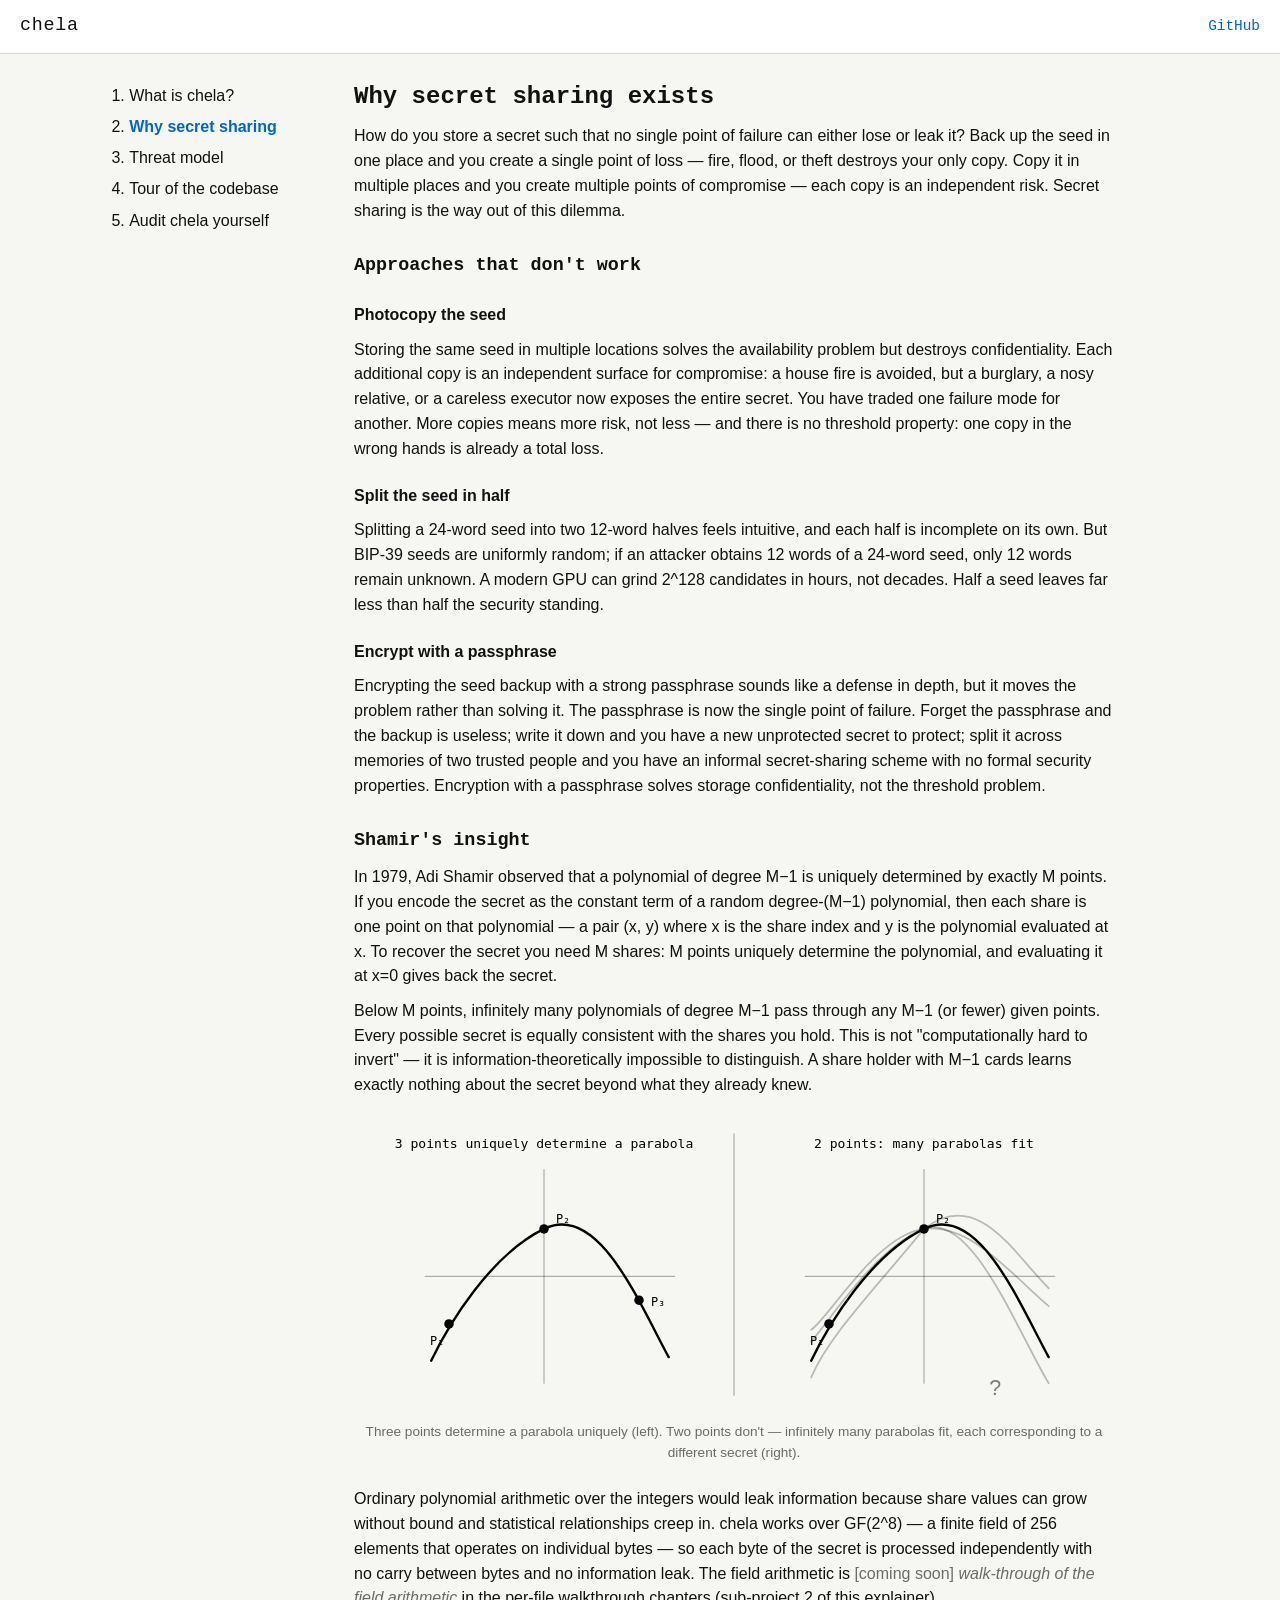
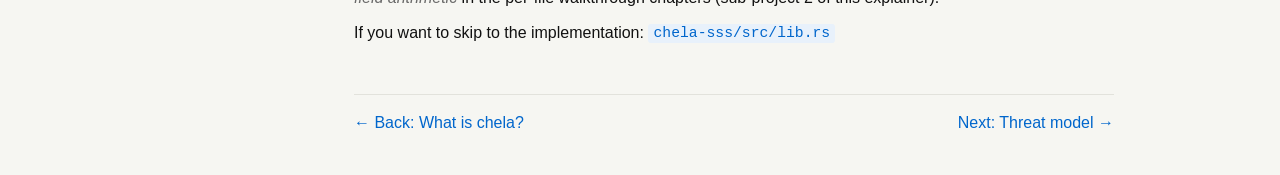
==== web/chapter-1-shamir.html @ abb9ce47 "Cleanup pass + explainer site foundation Two initiatives.  Cleanup and simplification: - Removed the" ====
<!DOCTYPE html>
<html lang="en">
<head>
  <meta charset="utf-8">
  <meta name="viewport" content="width=device-width, initial-scale=1">
  <title>Why secret sharing — chela explained</title>
  <link rel="stylesheet" href="assets/css/site.css">
</head>
<body>
  <header class="topbar">
    <a href="index.html" class="brand">chela</a>
    <a href="https://github.com/SecretSplitKit/Chela" class="repo-link">GitHub</a>
  </header>

  <div class="layout">
    <nav class="sidebar" aria-label="Table of contents">
      <button class="hamburger" aria-label="Toggle sidebar">≡</button>
      <ol>
        <li><a href="index.html">What is chela?</a></li>
        <li><a href="chapter-1-shamir.html">Why secret sharing</a></li>
        <li><a href="chapter-2-threat-model.html">Threat model</a></li>
        <li><a href="chapter-3-touring.html">Tour of the codebase</a></li>
        <li><a href="chapter-4-evaluating.html">Audit chela yourself</a></li>
      </ol>
    </nav>

    <main class="content">
      <h1>Why secret sharing exists</h1>

      <p>
        How do you store a secret such that no single point of failure can either lose
        or leak it? Back up the seed in one place and you
        create a single point of loss — fire, flood, or theft destroys your only copy.
        Copy it in multiple places and you create multiple points of compromise — each copy
        is an independent risk. Secret sharing is the way out of this dilemma.
      </p>

      <h2>Approaches that don't work</h2>

      <h3>Photocopy the seed</h3>
      <p>
        Storing the same seed in multiple locations solves the availability problem but
        destroys confidentiality. Each additional copy is an independent surface for
        compromise: a house fire is avoided, but a burglary, a nosy relative, or a
        careless executor now exposes the entire secret. You have traded one failure mode
        for another. More copies means more risk, not less — and there is no threshold
        property: one copy in the wrong hands is already a total loss.
      </p>

      <h3>Split the seed in half</h3>
      <p>
        Splitting a 24-word seed into two 12-word halves feels intuitive, and each half
        is incomplete on its own. But BIP-39 seeds are uniformly random; if an attacker
        obtains 12 words of a 24-word seed, only 12 words remain unknown. A modern GPU
        can grind 2^128 candidates in hours, not decades. Half a seed leaves far less
        than half the security standing.
      </p>

      <h3>Encrypt with a passphrase</h3>
      <p>
        Encrypting the seed backup with a strong passphrase sounds like a defense in
        depth, but it moves the problem rather than solving it. The passphrase is now the
        single point of failure. Forget the passphrase and the backup is useless; write
        it down and you have a new unprotected secret to protect; split it across
        memories of two trusted people and you have an informal secret-sharing scheme
        with no formal security properties. Encryption with a passphrase solves storage
        confidentiality, not the threshold problem.
      </p>

      <h2>Shamir's insight</h2>

      <p>
        In 1979, Adi Shamir observed that a polynomial of degree M−1 is uniquely
        determined by exactly M points. If you encode the secret as the constant term of
        a random degree-(M−1) polynomial, then each share is one point on that
        polynomial — a pair (x, y) where x is the share index and y is the polynomial
        evaluated at x. To recover the secret you need M shares: M points uniquely
        determine the polynomial, and evaluating it at x=0 gives back the secret.
      </p>

      <p>
        Below M points, infinitely many polynomials of degree M−1 pass through any
        M−1 (or fewer) given points. Every possible
        secret is equally consistent with the shares you hold. This is not
        "computationally hard to invert" — it is information-theoretically impossible to
        distinguish. A share holder with M−1 cards learns exactly nothing about the secret
        beyond what they already knew.
      </p>

      <figure>
        <img src="assets/svg/polynomial-3-of-5.svg"
             alt="Two panels: left shows three points uniquely determining a parabola; right shows two points with three plausible parabolas passing through them.">
        <figcaption>
          Three points determine a parabola uniquely (left). Two points don't — infinitely
          many parabolas fit, each corresponding to a different secret (right).
        </figcaption>
      </figure>

      <p>
        Ordinary polynomial arithmetic over the integers would leak information because
        share values can grow without bound and statistical relationships creep in.
        chela works over GF(2^8) — a finite field of 256 elements
        that operates on individual bytes — so each byte of the secret is processed
        independently with no carry between bytes and no information leak.
        The field arithmetic is
        <span class="coming-soon">walk-through of the field arithmetic</span>
        in the per-file walkthrough chapters (sub-project 2 of this explainer).
      </p>

      <p>If you want to skip to the implementation: <a class="src" data-file="chela-sss/src/lib.rs">chela-sss/src/lib.rs</a></p>

      <nav class="page-nav" aria-label="Pagination">
        <a class="prev" href="index.html">← Back: What is chela?</a>
        <a class="next" href="chapter-2-threat-model.html">Next: Threat model →</a>
      </nav>
    </main>
  </div>

  <script src="assets/js/nav.js" defer></script>
  <script src="assets/js/permalink.js" defer></script>
</body>
</html>
---- web/assets/css/site.css ----
:root {
  --bg: #f6f6f2;
  --card: #ffffff;
  --ink: #111111;
  --muted: #6a6a6a;
  --soft: #d6d6d6;
  --hr: #e2e2dc;
  --accent: #0066cc;
  --accent-bg: #e8f1fb;
  --warn: #b35900;
  --warn-bg: #fff4d9;
  --ok: #1b6e2b;
  --ok-bg: #e6f5ea;
  --err: #a3210f;
  --err-bg: #fbe9e6;
  --mono: ui-monospace, "SF Mono", Menlo, Consolas, monospace;
  --sans: -apple-system, BlinkMacSystemFont, "Segoe UI", Roboto, sans-serif;
}

* { box-sizing: border-box; }
html, body { margin: 0; padding: 0; }
body {
  background: var(--bg);
  color: var(--ink);
  font: 16px/1.55 var(--sans);
}

/* Top bar */
.topbar {
  display: flex; justify-content: space-between; align-items: center;
  padding: 0.75rem 1.25rem;
  background: var(--card);
  border-bottom: 1px solid var(--soft);
  font-family: var(--mono);
}
.topbar .brand { font-size: 1.15rem; color: var(--ink); text-decoration: none; letter-spacing: 0.04em; }
.topbar .repo-link { color: var(--accent); text-decoration: none; font-size: 0.9rem; }
.topbar .repo-link:hover { text-decoration: underline; }

/* Layout grid */
.layout { display: grid; grid-template-columns: 220px minmax(0, 760px); gap: 1.5rem; padding: 1.5rem 1.25rem; max-width: 1100px; margin: 0 auto; }

/* Sidebar */
.sidebar { position: sticky; top: 1.5rem; align-self: start; }
.sidebar ol { margin: 0; padding-left: 1.2rem; }
.sidebar li { margin: 0.4rem 0; }
.sidebar a { color: var(--ink); text-decoration: none; }
.sidebar a:hover { color: var(--accent); text-decoration: underline; }
.sidebar a.active { color: var(--accent); font-weight: 600; }

/* Main content */
.content h1 { font-family: var(--mono); font-size: 1.5rem; margin: 0 0 0.5rem 0; }
.content h2 { font-family: var(--mono); font-size: 1.15rem; margin: 1.8rem 0 0.6rem 0; }
.content h3 { font-family: var(--sans); font-size: 1.0rem; margin: 1.4rem 0 0.4rem 0; }
.content p { margin: 0.6rem 0; }
.content a { color: var(--accent); }
.content a.src {
  font-family: var(--mono);
  font-size: 0.92em;
  background: var(--accent-bg);
  padding: 0.1em 0.35em;
  border-radius: 3px;
  text-decoration: none;
}
.content a.src:hover { text-decoration: underline; }

/* Cards */
.card { background: var(--card); border: 1px solid var(--soft); border-radius: 4px; padding: 1rem 1.25rem; margin: 1rem 0; }
.card.warn { background: var(--warn-bg); border-color: var(--warn); }
.card.ok   { background: var(--ok-bg);   border-color: var(--ok); }
.card.err  { background: var(--err-bg);  border-color: var(--err); }

/* Tables */
.content table { width: 100%; border-collapse: collapse; margin: 1rem 0; font-size: 0.95rem; }
.content th, .content td { border-bottom: 1px solid var(--hr); padding: 0.4rem 0.5rem; text-align: left; vertical-align: top; }
.content th { font-family: var(--mono); font-weight: 600; }

/* Code blocks */
.content pre { background: #fafaf6; border: 1px solid var(--hr); border-radius: 3px; padding: 0.75rem 1rem; overflow-x: auto; font-family: var(--mono); font-size: 0.9rem; }
.content code { font-family: var(--mono); font-size: 0.92em; background: #fafaf6; padding: 0.05em 0.3em; border-radius: 2px; }
.content pre code { background: none; padding: 0; }

/* SVG illustrations */
.content figure { margin: 1.5rem 0; text-align: center; }
.content figure svg, .content figure img { max-width: 100%; height: auto; }
.content figcaption { color: var(--muted); font-size: 0.85rem; margin-top: 0.4rem; }

/* Page navigation (prev/next) */
.page-nav { display: flex; justify-content: space-between; margin: 3rem 0 1rem; padding-top: 1rem; border-top: 1px solid var(--hr); }
.page-nav a { color: var(--accent); text-decoration: none; }
.page-nav a:hover { text-decoration: underline; }
.page-nav .prev::before { content: ""; }
.page-nav .next::after { content: ""; }

/* "Coming soon" inline marker (used where a chapter forward-references a page that lives in a later sub-project) */
.coming-soon { color: var(--muted); font-style: italic; }
.coming-soon::before { content: "[coming soon] "; font-style: normal; }

/* Hamburger (mobile) */
.hamburger { display: none; background: none; border: 1px solid var(--soft); border-radius: 3px; padding: 0.3rem 0.6rem; cursor: pointer; font: 1rem var(--mono); }

/* Responsive */
@media (max-width: 768px) {
  .layout { grid-template-columns: 1fr; }
  .sidebar { position: static; }
  .sidebar.collapsed { display: none; }
  .hamburger { display: inline-block; }
}

/* Mermaid. The raw flowchart source stays hidden; the static SVG fallback shows
   instead. mermaid-lazy.js swaps the two only after Mermaid loads and renders. */
pre.mermaid { background: transparent; border: none; padding: 0; text-align: center; display: none; }
img.mermaid-fallback { display: block; margin: 0 auto; max-width: 100%; }
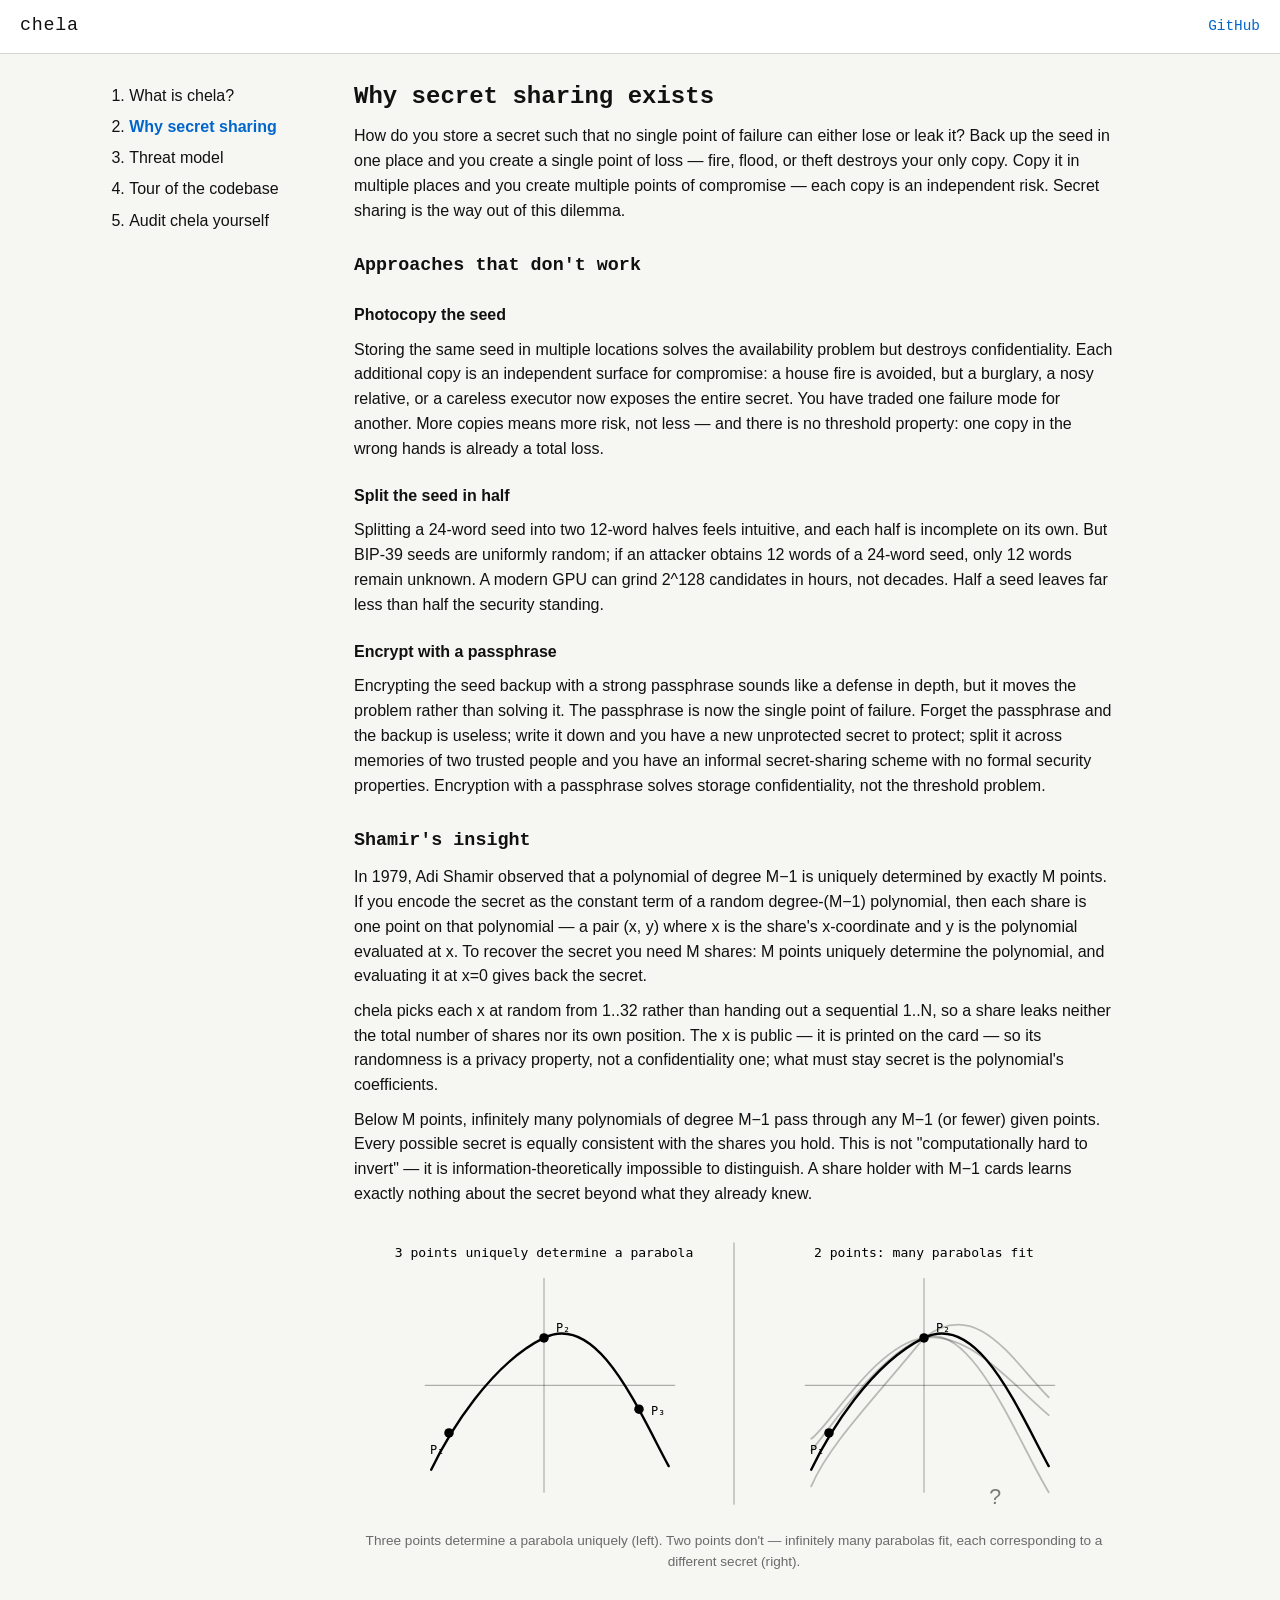
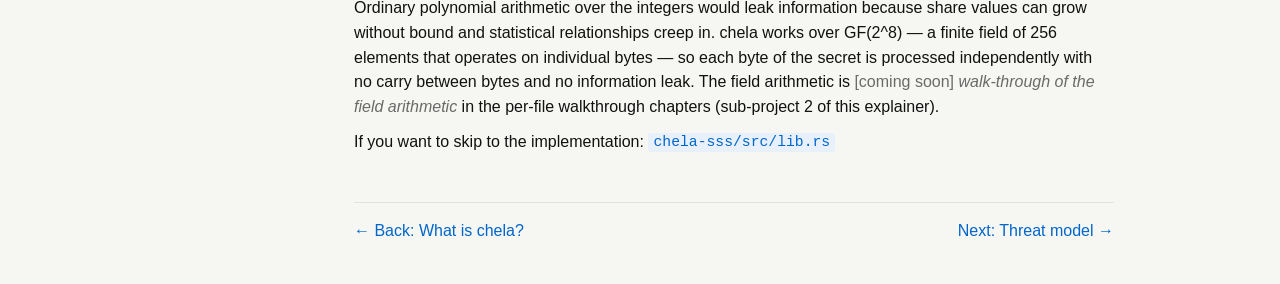
==== commit bac2e5f0: "explainer + bundle UI: update to v2 share format Web explainer: - Threat model: replace the old 2-by" ====
--- a/web/chapter-1-shamir.html
+++ b/web/chapter-1-shamir.html
@@ -73,9 +73,17 @@
         In 1979, Adi Shamir observed that a polynomial of degree M−1 is uniquely
         determined by exactly M points. If you encode the secret as the constant term of
         a random degree-(M−1) polynomial, then each share is one point on that
-        polynomial — a pair (x, y) where x is the share index and y is the polynomial
-        evaluated at x. To recover the secret you need M shares: M points uniquely
-        determine the polynomial, and evaluating it at x=0 gives back the secret.
+        polynomial — a pair (x, y) where x is the share's x-coordinate and y is the
+        polynomial evaluated at x. To recover the secret you need M shares: M points
+        uniquely determine the polynomial, and evaluating it at x=0 gives back the secret.
+      </p>
+
+      <p>
+        chela picks each x at random from 1..32 rather than handing out a sequential
+        1..N, so a share leaks neither the total number of shares nor its own position.
+        The x is public — it is printed on the card — so its randomness is a privacy
+        property, not a confidentiality one; what must stay secret is the polynomial's
+        coefficients.
       </p>
 
       <p>
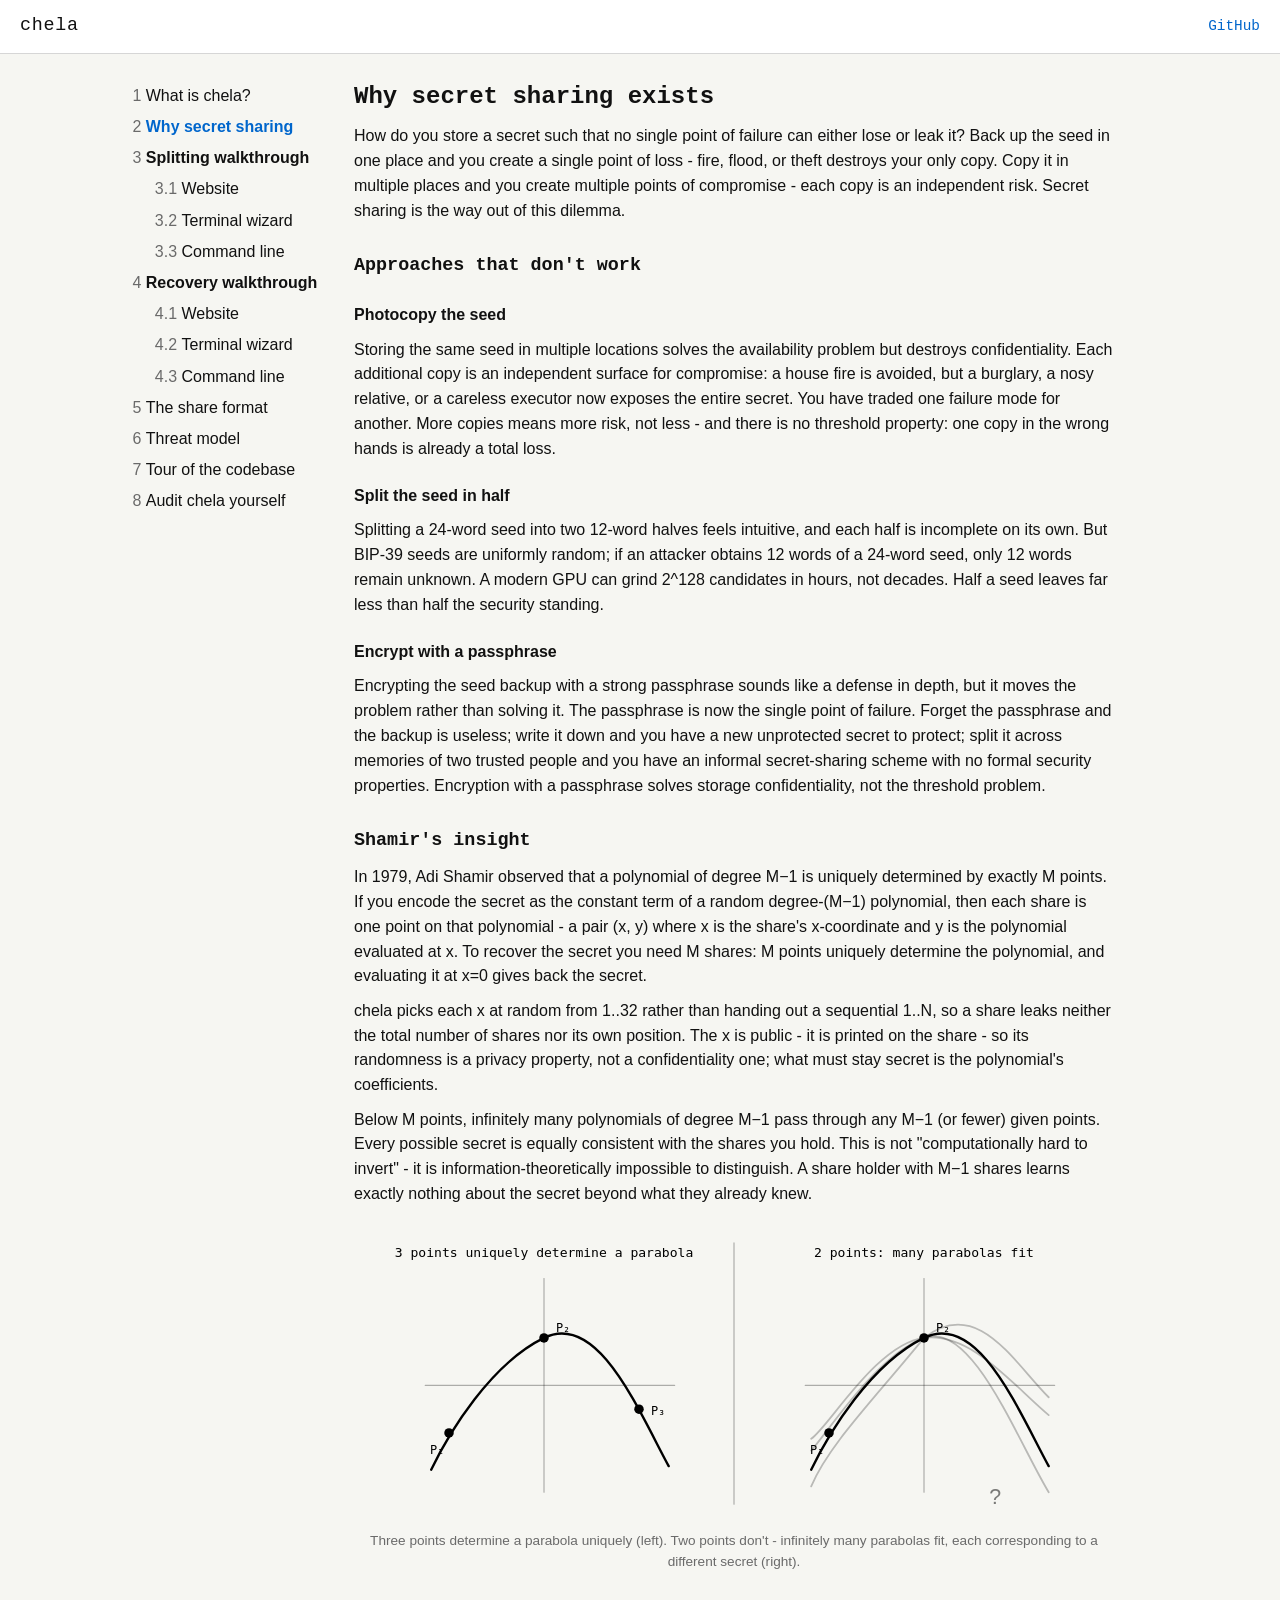
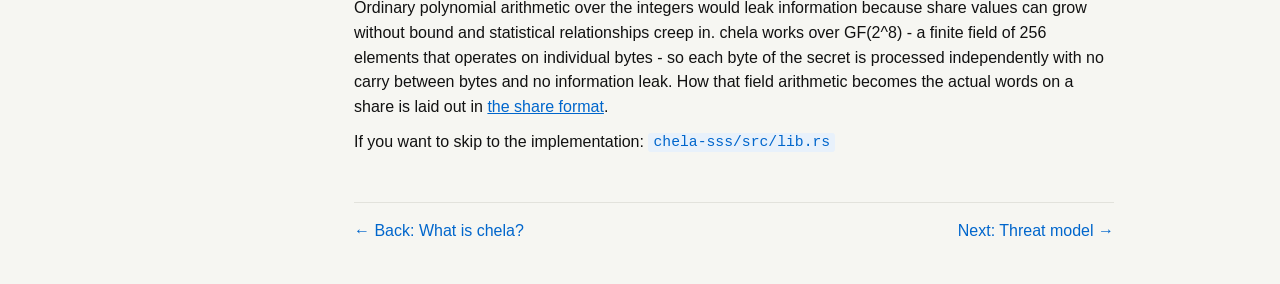
==== commit fc96f6bb: "docs(web): add CLI/TUI/website walkthroughs and the share-format chapter Expand the GitHub Pages exp" ====
--- a/web/chapter-1-shamir.html
+++ b/web/chapter-1-shamir.html
@@ -3,7 +3,7 @@
 <head>
   <meta charset="utf-8">
   <meta name="viewport" content="width=device-width, initial-scale=1">
-  <title>Why secret sharing — chela explained</title>
+  <title>Why secret sharing - chela explained</title>
   <link rel="stylesheet" href="assets/css/site.css">
 </head>
 <body>
@@ -18,6 +18,21 @@
       <ol>
         <li><a href="index.html">What is chela?</a></li>
         <li><a href="chapter-1-shamir.html">Why secret sharing</a></li>
+        <li><span class="group">Splitting walkthrough</span>
+          <ol>
+            <li><a href="split-web.html">Website</a></li>
+            <li><a href="split-tui.html">Terminal wizard</a></li>
+            <li><a href="split-cli.html">Command line</a></li>
+          </ol>
+        </li>
+        <li><span class="group">Recovery walkthrough</span>
+          <ol>
+            <li><a href="recover-web.html">Website</a></li>
+            <li><a href="recover-tui.html">Terminal wizard</a></li>
+            <li><a href="recover-cli.html">Command line</a></li>
+          </ol>
+        </li>
+        <li><a href="the-share-format.html">The share format</a></li>
         <li><a href="chapter-2-threat-model.html">Threat model</a></li>
         <li><a href="chapter-3-touring.html">Tour of the codebase</a></li>
         <li><a href="chapter-4-evaluating.html">Audit chela yourself</a></li>
@@ -30,8 +45,8 @@
       <p>
         How do you store a secret such that no single point of failure can either lose
         or leak it? Back up the seed in one place and you
-        create a single point of loss — fire, flood, or theft destroys your only copy.
-        Copy it in multiple places and you create multiple points of compromise — each copy
+        create a single point of loss - fire, flood, or theft destroys your only copy.
+        Copy it in multiple places and you create multiple points of compromise - each copy
         is an independent risk. Secret sharing is the way out of this dilemma.
       </p>
 
@@ -43,7 +58,7 @@
         destroys confidentiality. Each additional copy is an independent surface for
         compromise: a house fire is avoided, but a burglary, a nosy relative, or a
         careless executor now exposes the entire secret. You have traded one failure mode
-        for another. More copies means more risk, not less — and there is no threshold
+        for another. More copies means more risk, not less - and there is no threshold
         property: one copy in the wrong hands is already a total loss.
       </p>
 
@@ -73,7 +88,7 @@
         In 1979, Adi Shamir observed that a polynomial of degree M−1 is uniquely
         determined by exactly M points. If you encode the secret as the constant term of
         a random degree-(M−1) polynomial, then each share is one point on that
-        polynomial — a pair (x, y) where x is the share's x-coordinate and y is the
+        polynomial - a pair (x, y) where x is the share's x-coordinate and y is the
         polynomial evaluated at x. To recover the secret you need M shares: M points
         uniquely determine the polynomial, and evaluating it at x=0 gives back the secret.
       </p>
@@ -81,7 +96,7 @@
       <p>
         chela picks each x at random from 1..32 rather than handing out a sequential
         1..N, so a share leaks neither the total number of shares nor its own position.
-        The x is public — it is printed on the card — so its randomness is a privacy
+        The x is public - it is printed on the share - so its randomness is a privacy
         property, not a confidentiality one; what must stay secret is the polynomial's
         coefficients.
       </p>
@@ -90,8 +105,8 @@
         Below M points, infinitely many polynomials of degree M−1 pass through any
         M−1 (or fewer) given points. Every possible
         secret is equally consistent with the shares you hold. This is not
-        "computationally hard to invert" — it is information-theoretically impossible to
-        distinguish. A share holder with M−1 cards learns exactly nothing about the secret
+        "computationally hard to invert" - it is information-theoretically impossible to
+        distinguish. A share holder with M−1 shares learns exactly nothing about the secret
         beyond what they already knew.
       </p>
 
@@ -99,7 +114,7 @@
         <img src="assets/svg/polynomial-3-of-5.svg"
              alt="Two panels: left shows three points uniquely determining a parabola; right shows two points with three plausible parabolas passing through them.">
         <figcaption>
-          Three points determine a parabola uniquely (left). Two points don't — infinitely
+          Three points determine a parabola uniquely (left). Two points don't - infinitely
           many parabolas fit, each corresponding to a different secret (right).
         </figcaption>
       </figure>
@@ -107,12 +122,11 @@
       <p>
         Ordinary polynomial arithmetic over the integers would leak information because
         share values can grow without bound and statistical relationships creep in.
-        chela works over GF(2^8) — a finite field of 256 elements
-        that operates on individual bytes — so each byte of the secret is processed
+        chela works over GF(2^8) - a finite field of 256 elements
+        that operates on individual bytes - so each byte of the secret is processed
         independently with no carry between bytes and no information leak.
-        The field arithmetic is
-        <span class="coming-soon">walk-through of the field arithmetic</span>
-        in the per-file walkthrough chapters (sub-project 2 of this explainer).
+        How that field arithmetic becomes the actual words on a share is laid out in
+        <a href="the-share-format.html">the share format</a>.
       </p>
 
       <p>If you want to skip to the implementation: <a class="src" data-file="chela-sss/src/lib.rs">chela-sss/src/lib.rs</a></p>
--- a/web/assets/css/site.css
+++ b/web/assets/css/site.css
@@ -40,13 +40,18 @@
 /* Layout grid */
 .layout { display: grid; grid-template-columns: 220px minmax(0, 760px); gap: 1.5rem; padding: 1.5rem 1.25rem; max-width: 1100px; margin: 0 auto; }
 
-/* Sidebar */
+/* Sidebar. Hierarchical numbering (1, 2, 3, 3.1, 3.2 ...) via nested CSS counters:
+   every <ol> resets `sec`, every <li> increments it, and counters(sec, ".") prints
+   the full chain so sub-pages read as 3.1, 3.2, and so on. */
 .sidebar { position: sticky; top: 1.5rem; align-self: start; }
-.sidebar ol { margin: 0; padding-left: 1.2rem; }
-.sidebar li { margin: 0.4rem 0; }
+.sidebar ol { margin: 0; padding-left: 1.4rem; list-style: none; counter-reset: sec; }
+.sidebar ol ol { margin: 0.3rem 0; }
+.sidebar li { margin: 0.4rem 0; counter-increment: sec; }
+.sidebar li::before { content: counters(sec, ".") " "; color: var(--muted); font-variant-numeric: tabular-nums; }
 .sidebar a { color: var(--ink); text-decoration: none; }
 .sidebar a:hover { color: var(--accent); text-decoration: underline; }
 .sidebar a.active { color: var(--accent); font-weight: 600; }
+.sidebar .group { color: var(--ink); font-weight: 600; }
 
 /* Main content */
 .content h1 { font-family: var(--mono); font-size: 1.5rem; margin: 0 0 0.5rem 0; }
@@ -85,6 +90,14 @@
 .content figure svg, .content figure img { max-width: 100%; height: auto; }
 .content figcaption { color: var(--muted); font-size: 0.85rem; margin-top: 0.4rem; }
 
+/* Screenshots (CLI/TUI/website walkthroughs) get a frame so the capture edge is clear. */
+.content figure img.shot { border: 1px solid var(--soft); border-radius: 5px; box-shadow: 0 1px 3px rgba(0,0,0,0.08); }
+
+/* Numbered walkthrough steps. */
+.content .step { margin: 1.6rem 0; }
+.content .step > h3 { margin-top: 0; }
+.content .step-num { font-family: var(--mono); color: var(--accent); font-weight: 600; margin-right: 0.4rem; }
+
 /* Page navigation (prev/next) */
 .page-nav { display: flex; justify-content: space-between; margin: 3rem 0 1rem; padding-top: 1rem; border-top: 1px solid var(--hr); }
 .page-nav a { color: var(--accent); text-decoration: none; }
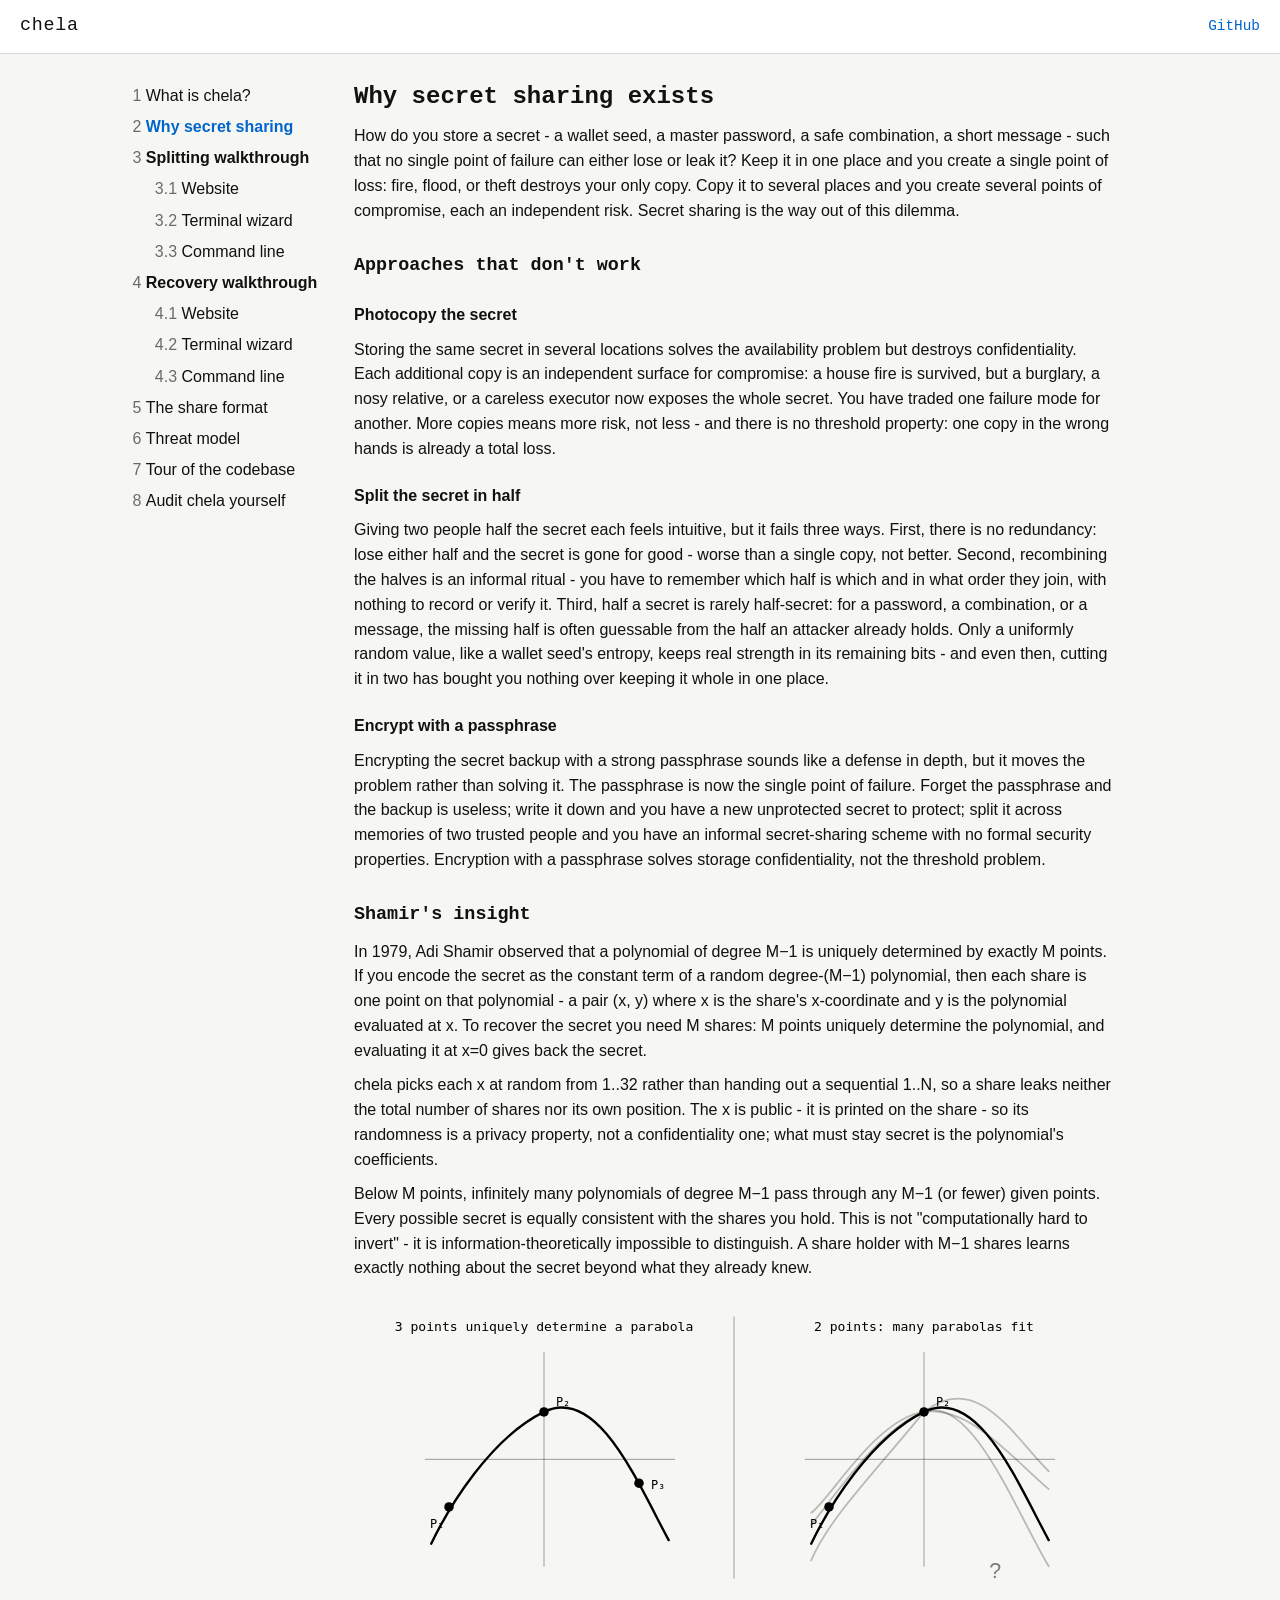
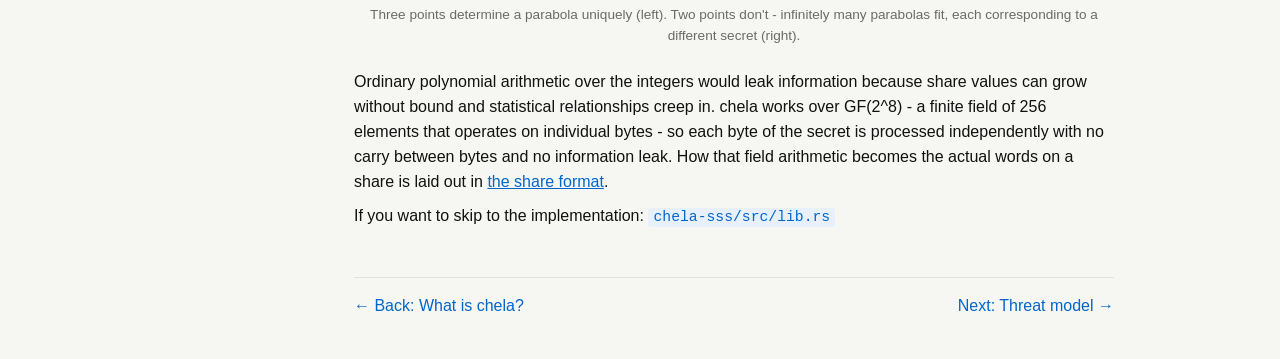
==== commit a96199e6: "docs(web): correct copy and fix source links per review - chapter-1: drop the false "GPU grinds 2^12" ====
--- a/web/chapter-1-shamir.html
+++ b/web/chapter-1-shamir.html
@@ -43,37 +43,41 @@
       <h1>Why secret sharing exists</h1>
 
       <p>
-        How do you store a secret such that no single point of failure can either lose
-        or leak it? Back up the seed in one place and you
-        create a single point of loss - fire, flood, or theft destroys your only copy.
-        Copy it in multiple places and you create multiple points of compromise - each copy
-        is an independent risk. Secret sharing is the way out of this dilemma.
+        How do you store a secret - a wallet seed, a master password, a safe combination,
+        a short message - such that no single point of failure can either lose or leak it?
+        Keep it in one place and you create a single point of loss: fire, flood, or theft
+        destroys your only copy. Copy it to several places and you create several points of
+        compromise, each an independent risk. Secret sharing is the way out of this dilemma.
       </p>
 
       <h2>Approaches that don't work</h2>
 
-      <h3>Photocopy the seed</h3>
+      <h3>Photocopy the secret</h3>
       <p>
-        Storing the same seed in multiple locations solves the availability problem but
+        Storing the same secret in several locations solves the availability problem but
         destroys confidentiality. Each additional copy is an independent surface for
-        compromise: a house fire is avoided, but a burglary, a nosy relative, or a
-        careless executor now exposes the entire secret. You have traded one failure mode
+        compromise: a house fire is survived, but a burglary, a nosy relative, or a
+        careless executor now exposes the whole secret. You have traded one failure mode
         for another. More copies means more risk, not less - and there is no threshold
         property: one copy in the wrong hands is already a total loss.
       </p>
 
-      <h3>Split the seed in half</h3>
+      <h3>Split the secret in half</h3>
       <p>
-        Splitting a 24-word seed into two 12-word halves feels intuitive, and each half
-        is incomplete on its own. But BIP-39 seeds are uniformly random; if an attacker
-        obtains 12 words of a 24-word seed, only 12 words remain unknown. A modern GPU
-        can grind 2^128 candidates in hours, not decades. Half a seed leaves far less
-        than half the security standing.
+        Giving two people half the secret each feels intuitive, but it fails three ways.
+        First, there is no redundancy: lose either half and the secret is gone for good -
+        worse than a single copy, not better. Second, recombining the halves is an informal
+        ritual - you have to remember which half is which and in what order they join, with
+        nothing to record or verify it. Third, half a secret is rarely half-secret: for a
+        password, a combination, or a message, the missing half is often guessable from the
+        half an attacker already holds. Only a uniformly random value, like a wallet seed's
+        entropy, keeps real strength in its remaining bits - and even then, cutting it in
+        two has bought you nothing over keeping it whole in one place.
       </p>
 
       <h3>Encrypt with a passphrase</h3>
       <p>
-        Encrypting the seed backup with a strong passphrase sounds like a defense in
+        Encrypting the secret backup with a strong passphrase sounds like a defense in
         depth, but it moves the problem rather than solving it. The passphrase is now the
         single point of failure. Forget the passphrase and the backup is useless; write
         it down and you have a new unprotected secret to protect; split it across
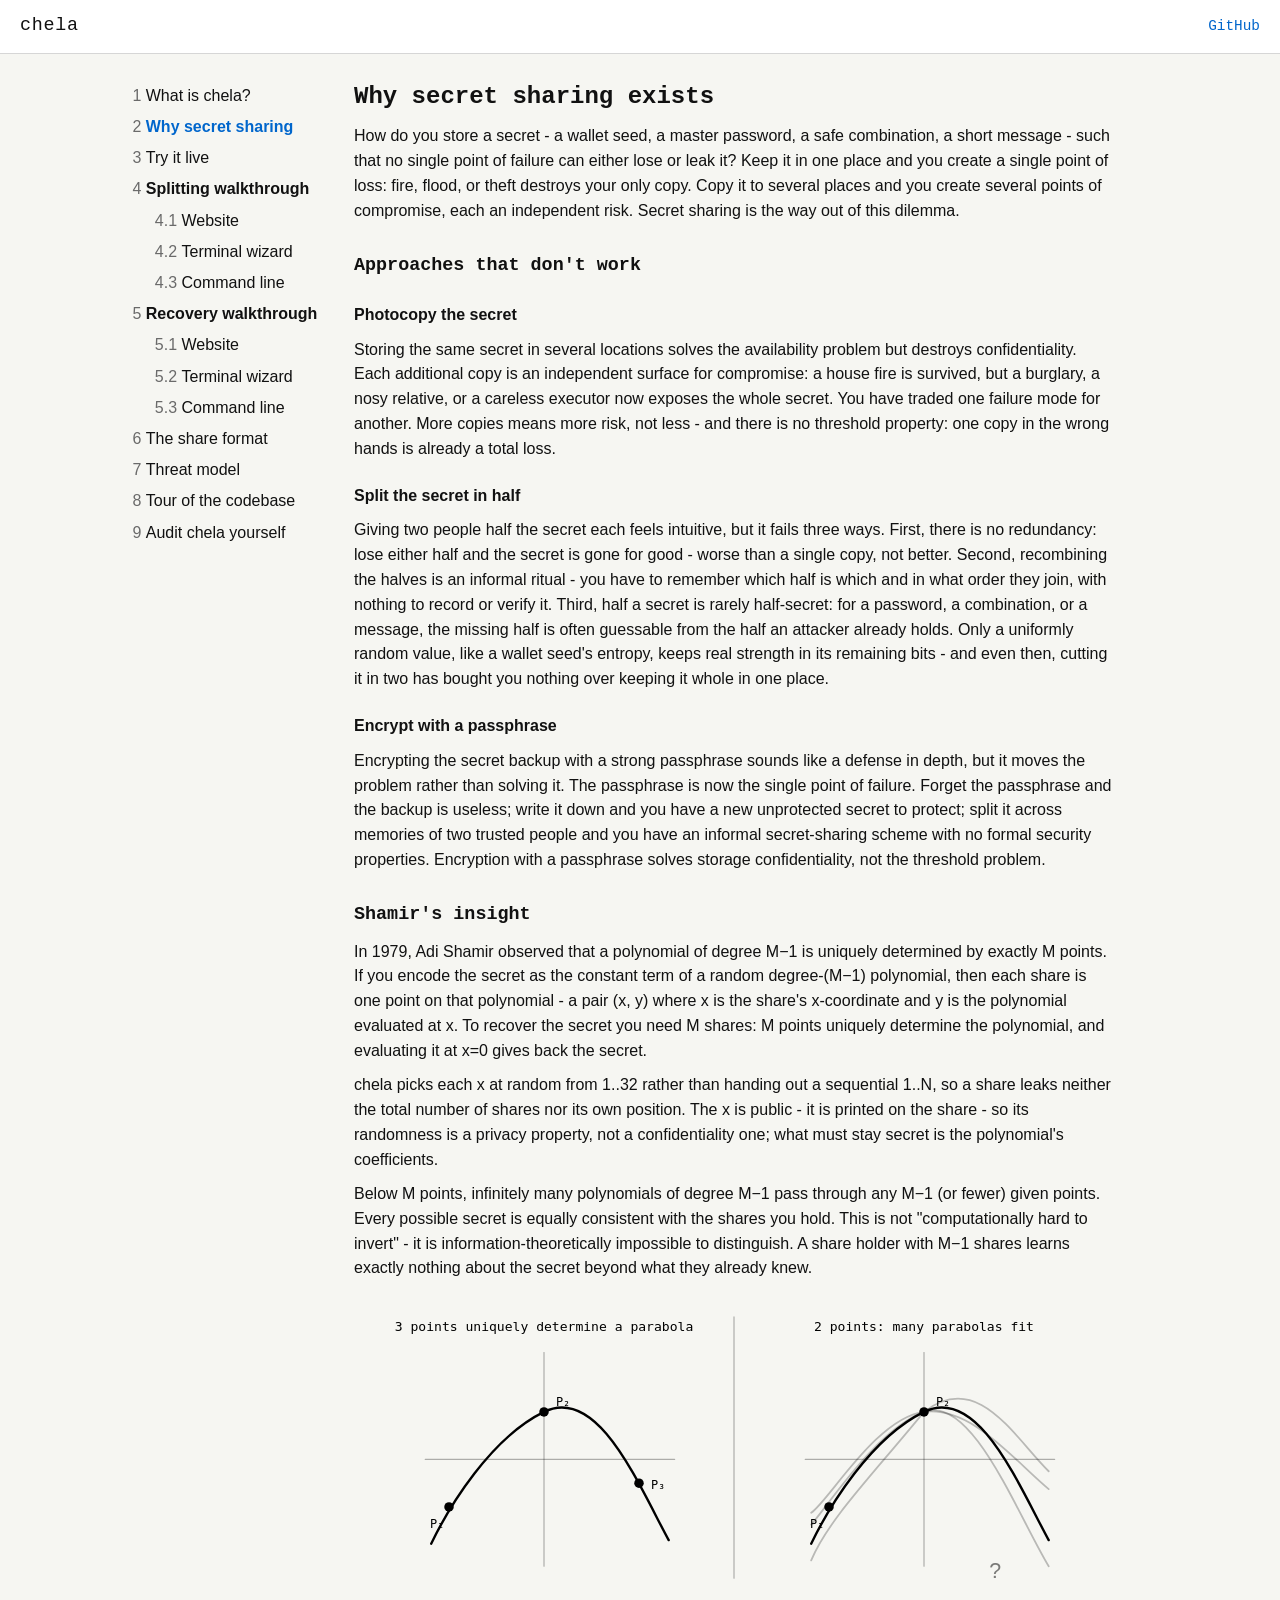
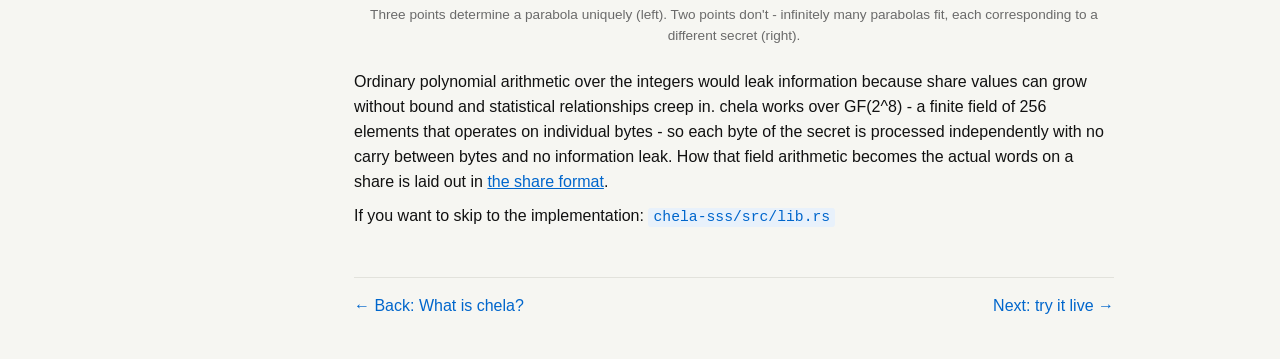
==== commit 6145c626: "docs(web): add a "Try it live" page embedding the real app (demo only) A new top-level page embeds t" ====
--- a/web/chapter-1-shamir.html
+++ b/web/chapter-1-shamir.html
@@ -18,6 +18,7 @@
       <ol>
         <li><a href="index.html">What is chela?</a></li>
         <li><a href="chapter-1-shamir.html">Why secret sharing</a></li>
+        <li><a href="try-it-live.html">Try it live</a></li>
         <li><span class="group">Splitting walkthrough</span>
           <ol>
             <li><a href="split-web.html">Website</a></li>
@@ -137,7 +138,7 @@
 
       <nav class="page-nav" aria-label="Pagination">
         <a class="prev" href="index.html">← Back: What is chela?</a>
-        <a class="next" href="chapter-2-threat-model.html">Next: Threat model →</a>
+        <a class="next" href="try-it-live.html">Next: try it live →</a>
       </nav>
     </main>
   </div>
--- a/web/assets/css/site.css
+++ b/web/assets/css/site.css
@@ -93,6 +93,12 @@
 /* Screenshots (CLI/TUI/website walkthroughs) get a frame so the capture edge is clear. */
 .content figure img.shot { border: 1px solid var(--soft); border-radius: 5px; box-shadow: 0 1px 3px rgba(0,0,0,0.08); }
 
+/* "Try it live" demo banner + embedded app frame. */
+.demo-banner { background: var(--warn-bg); border: 2px solid var(--warn); border-radius: 6px; padding: 1rem 1.25rem; margin: 1rem 0 1.5rem; }
+.demo-banner h2 { color: var(--warn); margin: 0 0 0.4rem; font-family: var(--mono); font-size: 1.15rem; }
+.demo-banner p { margin: 0.4rem 0; }
+.demo-frame { width: 100%; height: 780px; border: 1px solid var(--soft); border-radius: 6px; background: #fff; }
+
 /* Numbered walkthrough steps. */
 .content .step { margin: 1.6rem 0; }
 .content .step > h3 { margin-top: 0; }
